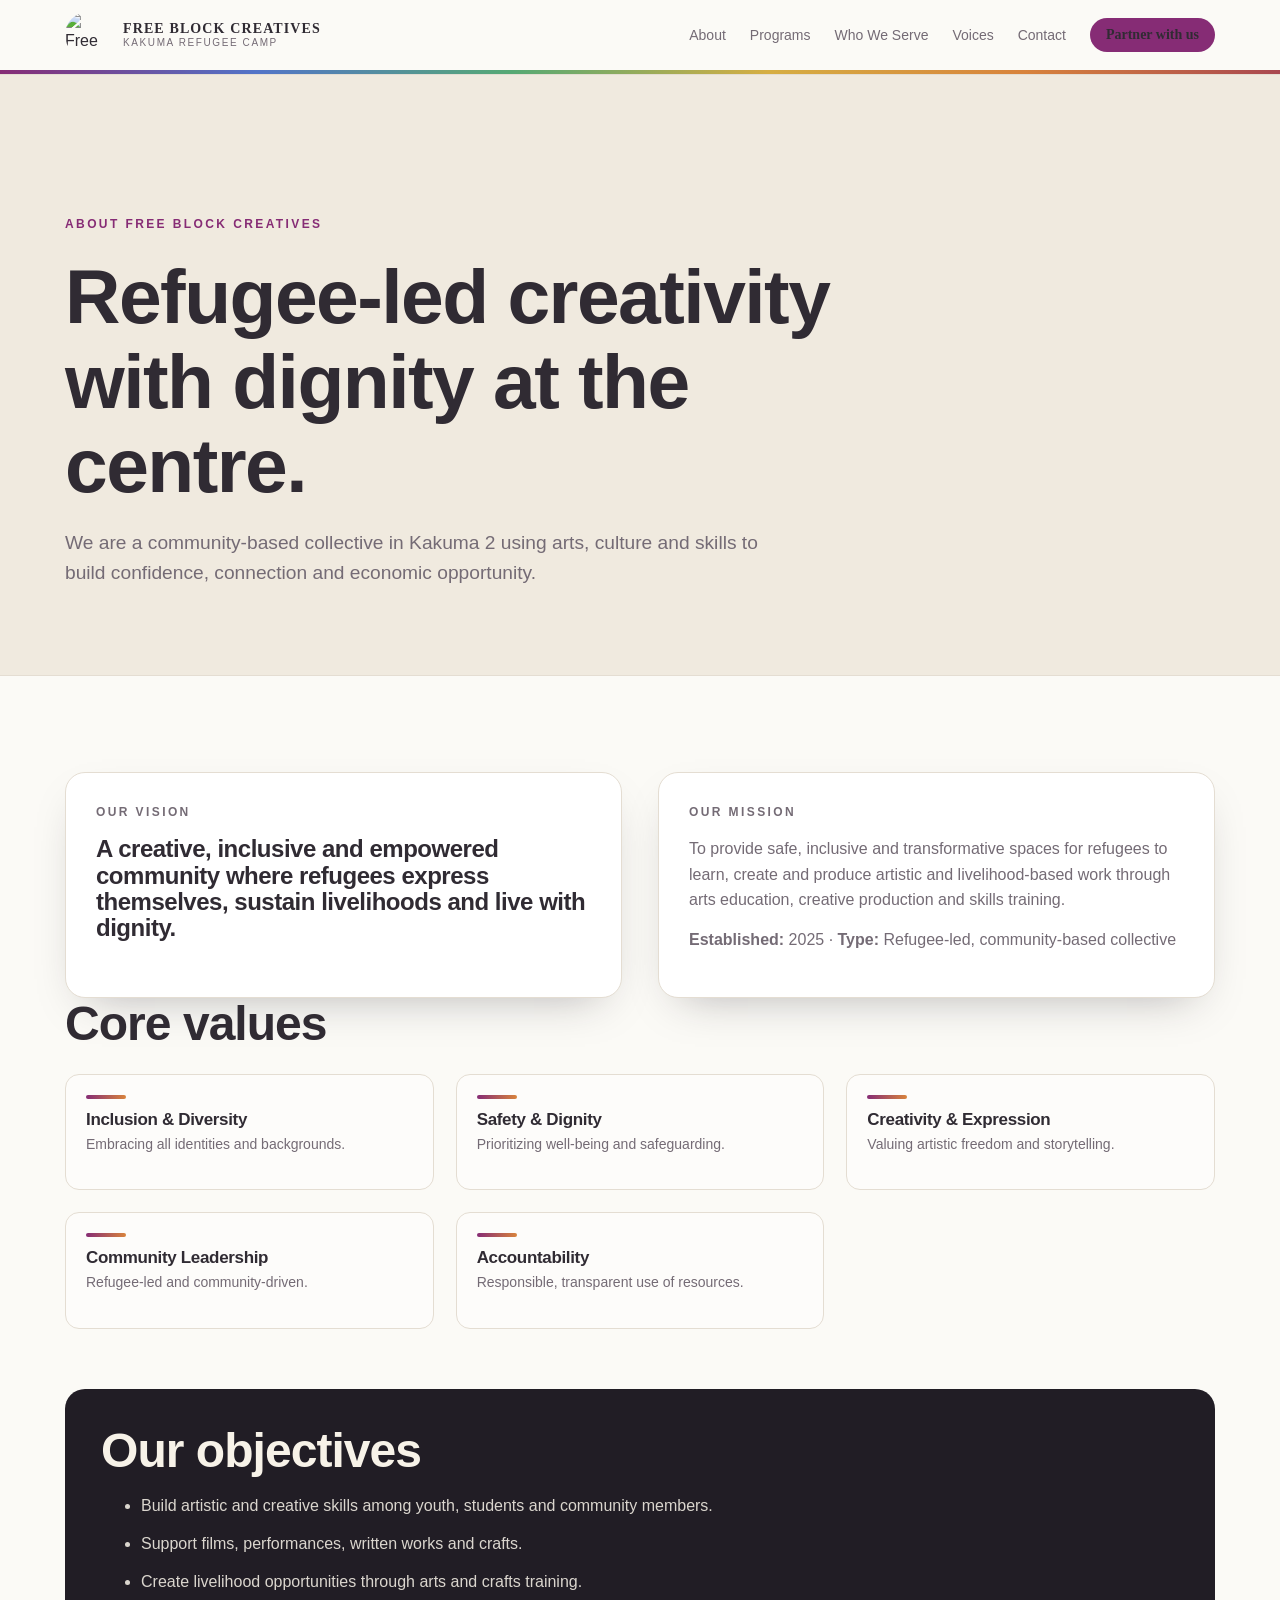
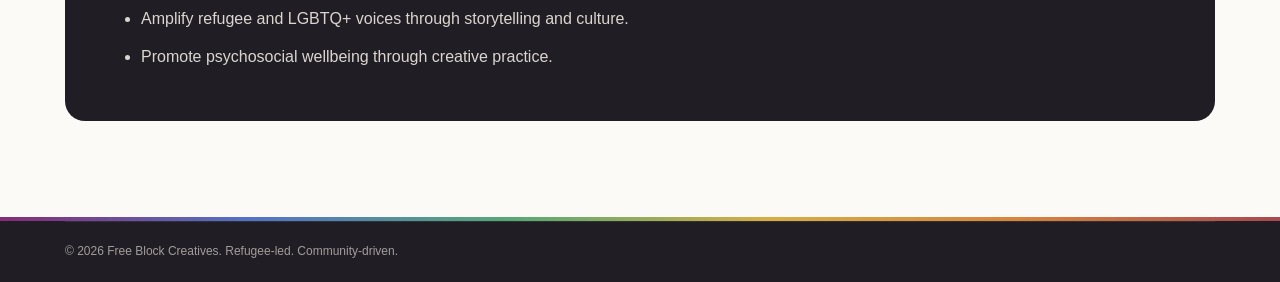
==== about.html @ 5ccbdf88 "feat: add new pages for About and Contact with site branding and contact form Co-authored-by: Divine" ====
<!doctype html><html lang="en"><head><meta charset="UTF-8"><meta name="viewport" content="width=device-width, initial-scale=1"><title>About | Free Block Creatives</title><link rel="icon" href="https://hebbkx1anhila5yf.public.blob.vercel-storage.com/IMG-20260813-WA0002%281%29-1dgH6Rnn5gk5oVSHZj8yTUGxB7P0gV.jpg"><link rel="stylesheet" href="/styles.css"></head><body><header class="site-header"><div class="container nav-wrap"><a class="brand" href="/"><img src="https://hebbkx1anhila5yf.public.blob.vercel-storage.com/IMG-20260813-WA0002%281%29-1dgH6Rnn5gk5oVSHZj8yTUGxB7P0gV.jpg" alt="Free Block Creatives logo"><span><strong>Free Block Creatives</strong><small>Kakuma Refugee Camp</small></span></a><button class="menu-toggle" aria-label="Toggle menu">☰</button><nav class="desktop-nav"><a href="/about.html">About</a><a href="/programs.html">Programs</a><a href="/who-we-serve.html">Who We Serve</a><a href="/voices.html">Voices</a><a href="/contact.html">Contact</a><a class="button small" href="/contact.html">Partner with us</a></nav></div><nav class="mobile-nav"><a href="/about.html">About</a><a href="/programs.html">Programs</a><a href="/who-we-serve.html">Who We Serve</a><a href="/voices.html">Voices</a><a href="/contact.html">Contact</a></nav><div class="spectrum-rule"></div></header><main><section class="page-hero"><div class="container"><p class="eyebrow accent-text">About Free Block Creatives</p><h1>Refugee-led creativity with dignity at the centre.</h1><p class="lead">We are a community-based collective in Kakuma 2 using arts, culture and skills to build confidence, connection and economic opportunity.</p></div></section><section class="container section"><div class="two-col"><article class="card"><p class="eyebrow accent-text">Our vision</p><h2>A creative, inclusive and empowered community where refugees express themselves, sustain livelihoods and live with dignity.</h2></article><article class="card"><p class="eyebrow accent-text">Our mission</p><p>To provide safe, inclusive and transformative spaces for refugees to learn, create and produce artistic and livelihood-based work through arts education, creative production and skills training.</p><p class="meta"><b>Established:</b> 2025 · <b>Type:</b> Refugee-led, community-based collective</p></article></div><h2 class="section-title">Core values</h2><div class="value-grid"><article class="value"><i></i><h3>Inclusion & Diversity</h3><p>Embracing all identities and backgrounds.</p></article><article class="value"><i></i><h3>Safety & Dignity</h3><p>Prioritizing well-being and safeguarding.</p></article><article class="value"><i></i><h3>Creativity & Expression</h3><p>Valuing artistic freedom and storytelling.</p></article><article class="value"><i></i><h3>Community Leadership</h3><p>Refugee-led and community-driven.</p></article><article class="value"><i></i><h3>Accountability</h3><p>Responsible, transparent use of resources.</p></article></div><div class="ink-panel"><h2>Our objectives</h2><ul><li>Build artistic and creative skills among youth, students and community members.</li><li>Support films, performances, written works and crafts.</li><li>Create livelihood opportunities through arts and crafts training.</li><li>Amplify refugee and LGBTQ+ voices through storytelling and culture.</li><li>Promote psychosocial wellbeing through creative practice.</li></ul></div></section></main><footer><div class="spectrum-rule"></div><div class="container copyright">© <span id="year"></span> Free Block Creatives. Refugee-led. Community-driven.</div></footer><script type="module" src="/script.js"></script></body></html>
---- styles.css ----
.page-hero{padding:clamp(72px,12vw,140px) 0 72px;background:var(--muted);border-bottom:1px solid var(--line)}.page-hero h1{max-width:850px}.lead{font-size:1.2rem;max-width:720px;color:#746b75}.text-link{color:var(--plum);font-weight:700;text-decoration:none}.text-link:hover{text-decoration:underline}:root{--ink:#211d25;--sand:#f7f2e8;--plum:#862c75;--ember:#d8833c;--bg:#fbfaf6;--card:#fff;--muted:#f0eadf;--text:#302b33;--line:#e4ddd2;--shadow:0 18px 44px -22px #211d2559}*{box-sizing:border-box}html{scroll-behavior:smooth;background:var(--bg)}body{margin:0;background:var(--bg);color:var(--text);font:16px/1.6 'DM Sans',sans-serif}h1,h2,h3{font-family:'Bricolage Grotesque',sans-serif;line-height:1.1;letter-spacing:-.02em}h1{font-size:clamp(2.7rem,6vw,5rem);max-width:800px;margin:20px 0}h2{font-size:clamp(1.9rem,4vw,3rem);margin:0 0 14px}h3{font-size:1.35rem;margin:12px 0}p{margin:0 0 14px}.container{width:min(1150px,calc(100% - 40px));margin:auto}.narrow{max-width:900px}.site-header{position:sticky;top:0;z-index:5;background:#fbfaf6eF;backdrop-filter:blur(14px);border-bottom:1px solid var(--line)}.nav-wrap{display:flex;align-items:center;justify-content:space-between;padding:12px 0}.brand{display:flex;align-items:center;gap:12px;color:var(--text);text-decoration:none}.brand img,.footer-logo{width:46px;height:46px;object-fit:cover;border-radius:50%}.brand strong,.brand small{display:block;text-transform:uppercase;letter-spacing:.08em;line-height:1.15}.brand strong{font:800 14px 'Bricolage Grotesque'}.brand small{font-size:10px;letter-spacing:.16em;color:#746b75}.desktop-nav{display:flex;align-items:center;gap:24px}.desktop-nav a,.mobile-nav a,footer a{color:inherit;text-decoration:none}.desktop-nav>a:not(.button){font-size:14px;color:#746b75}.menu-toggle{display:none;background:none;border:1px solid var(--line);font-size:20px;padding:6px 10px;border-radius:7px}.mobile-nav{display:none;padding:0 20px 14px}.mobile-nav a{display:block;padding:10px 0;border-bottom:1px solid var(--line)}.spectrum-rule{height:4px;background:linear-gradient(90deg,#862c75,#5274c8,#56a974,#d6ae43,#d8833c,#a94850)}.hero{position:relative;min-height:680px;color:var(--sand);display:flex;align-items:center;overflow:hidden}.hero>img{position:absolute;inset:0;width:100%;height:100%;object-fit:cover}.hero-overlay{position:absolute;inset:0;background:#211d25b8}.hero-content{position:relative;padding:110px 0}.eyebrow{font-size:12px;font-weight:700;letter-spacing:.2em;text-transform:uppercase}.accent-text{color:var(--plum)}.spectrum-text{background:linear-gradient(90deg,#d18b43,#d65369,#93418d,#5487c8);background-clip:text;color:transparent}.hero-copy{max-width:700px;color:#f7f2e8dd;font-size:18px}.actions{display:flex;flex-wrap:wrap;gap:12px;margin-top:30px}.button{display:inline-flex;align-items:center;justify-content:center;border:0;border-radius:999px;background:var(--plum);color:#fff;text-decoration:none;padding:12px 24px;font:600 14px 'DM Sans';cursor:pointer}.button:hover{opacity:.88}.button.outline{background:transparent;border:1px solid #f7f2e866;color:inherit}.button.small{padding:9px 16px}.stats{display:grid;grid-template-columns:repeat(4,1fr);max-width:700px;gap:24px;border-top:1px solid #f7f2e833;margin-top:56px;padding-top:25px}.stats dt{font:800 28px 'Bricolage Grotesque'}.stats dd{margin:0;text-transform:uppercase;letter-spacing:.12em;font-size:11px;color:#f7f2e8aa}.section{padding:96px 0}.muted{background:var(--muted)}.two-col{display:grid;grid-template-columns:repeat(2,1fr);gap:36px}.card{background:var(--card);border:1px solid var(--line);border-radius:20px;padding:30px;box-shadow:var(--shadow)}.card h2{font-size:24px}.card p,.meta{color:#746b75}.section-title{margin-top:0}.value-grid,.program-grid,.department-grid,.quote-grid{display:grid;gap:22px}.value-grid{grid-template-columns:repeat(3,1fr);margin-top:24px}.value{border:1px solid var(--line);border-radius:14px;padding:20px;background:#fff8}.value i{display:block;width:40px;height:4px;border-radius:4px;background:linear-gradient(90deg,#862c75,#d8833c)}.value h3{font-size:17px;margin-bottom:3px}.value p{font-size:14px;color:#746b75}.ink-panel{background:var(--ink);color:var(--sand);border-radius:20px;padding:36px;margin-top:60px}.ink-panel li{margin:12px 0;color:#f7f2e8dd}.program-grid{grid-template-columns:repeat(3,1fr);margin-top:40px}.program{padding:0;overflow:hidden}.program img{display:block;width:100%;height:210px;object-fit:cover}.program>div{padding:25px}.program ul,.card ul{padding-left:20px}.program li{font-size:14px;color:#746b75;margin:8px 0}.pills{display:flex;flex-wrap:wrap;gap:9px}.pills span{border:1px solid #862c754d;border-radius:999px;padding:8px 14px;font-size:14px}.lined-list{list-style:none;padding:0!important}.lined-list li{border-bottom:1px solid var(--line);padding:10px 0}.department-grid{grid-template-columns:repeat(2,1fr);margin-top:35px}.feature-mark,.quote-mark{color:var(--ember);font-size:28px}.lower{margin-top:25px}.quote-grid{grid-template-columns:repeat(2,1fr);margin-top:38px}.quote blockquote{margin:15px 0 22px}.quote figcaption{display:flex;flex-direction:column;border-top:4px solid var(--ember);padding-top:10px}.quote figcaption small{color:#746b75;text-transform:uppercase;letter-spacing:.1em;font-size:11px}.contact-section{padding-top:50px}.centered{text-align:center}.centered p{max-width:600px;margin:0 auto 20px}.form-card{margin-top:25px}.form-card form{text-align:left;margin-top:24px}.form-card label{display:block;font-size:12px;font-weight:700;letter-spacing:.12em;text-transform:uppercase}.form-card input,.form-card textarea{display:block;width:100%;margin-top:7px;border:1px solid var(--line);border-radius:10px;background:var(--bg);padding:12px;font:14px 'DM Sans';color:var(--text)}.inline-form{display:flex;gap:12px;align-items:end}.inline-form input{flex:1}.form-grid{display:grid;grid-template-columns:1fr 1fr;gap:18px;margin-bottom:18px}.form-message{color:var(--plum);font-size:13px;margin-top:10px}footer{background:var(--ink);color:var(--sand);padding-bottom:0}.footer-grid{display:grid;grid-template-columns:repeat(3,1fr);gap:40px;padding:56px 0}.footer-grid p{opacity:.8;font-size:14px}.footer-grid h3{font-size:13px;text-transform:uppercase;letter-spacing:.16em;opacity:.7}.copyright{border-top:1px solid #fff2;padding:20px 0;font-size:12px;opacity:.6}@media(max-width:800px){.desktop-nav{display:none}.menu-toggle{display:block}.mobile-nav.open{display:block}.hero{min-height:650px}.stats{grid-template-columns:repeat(2,1fr)}.two-col,.program-grid,.department-grid,.quote-grid,.footer-grid{grid-template-columns:1fr}.value-grid{grid-template-columns:1fr 1fr}.section{padding:70px 0}}@media(max-width:520px){.container{width:min(100% - 28px,1150px)}.hero-content{padding:80px 0}.hero-copy{font-size:16px}.value-grid,.form-grid{grid-template-columns:1fr}.inline-form{align-items:stretch;flex-direction:column}.actions .button{width:100%}.ink-panel{padding:25px 22px}}
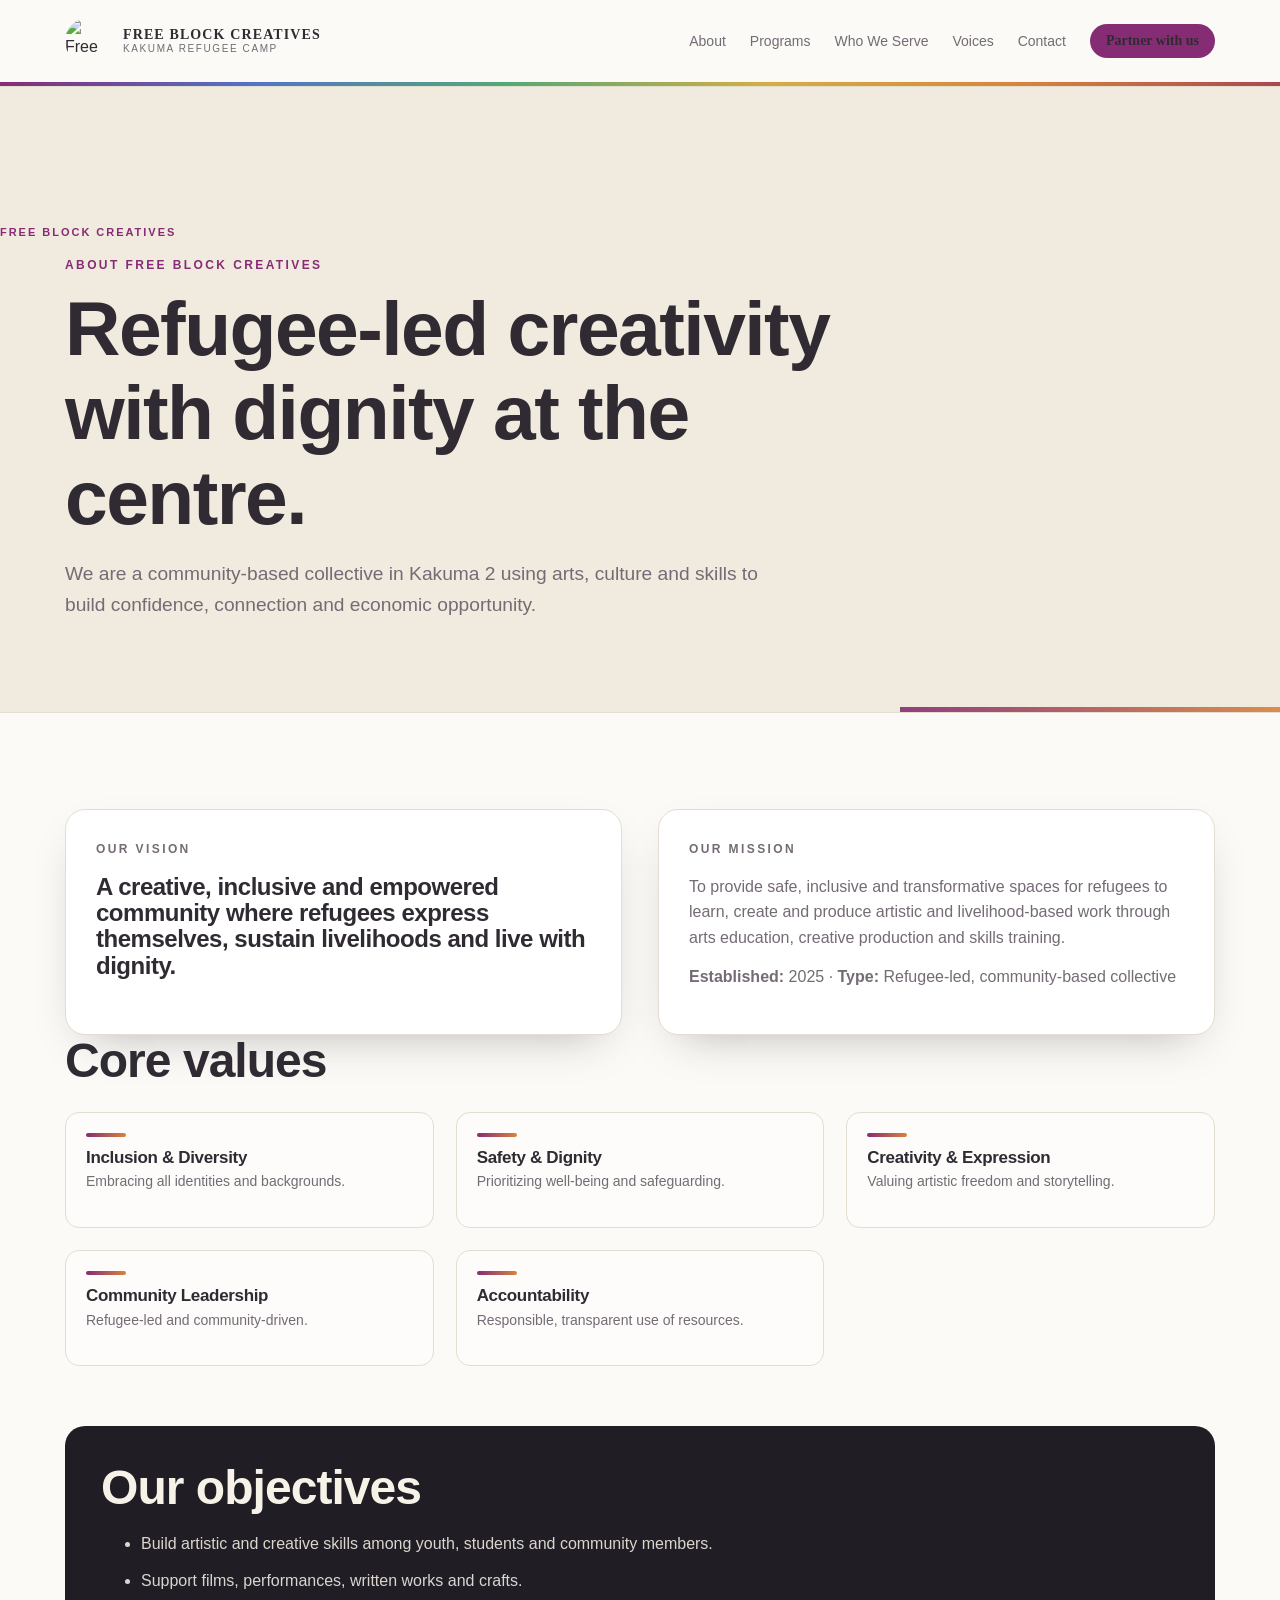
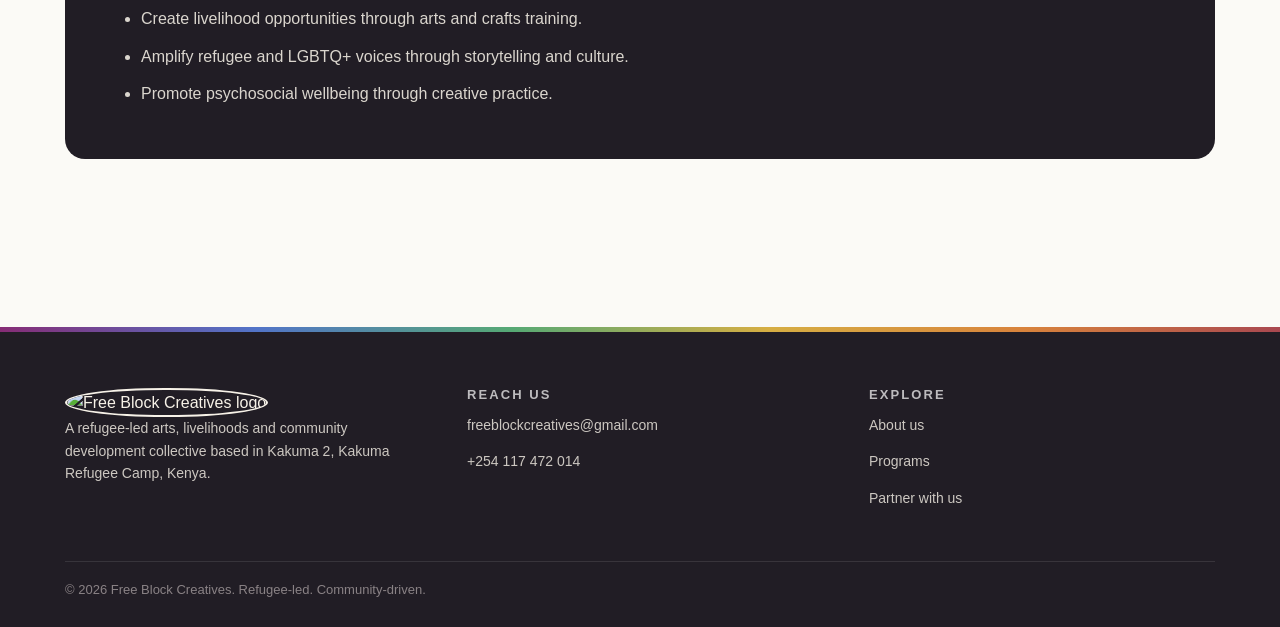
==== commit 29246c3d: "feat: add .htaccess and update about.html for SEO Added.htaccess for URL redirection and updated abo" ====
--- a/about.html
+++ b/about.html
@@ -1 +1 @@
-<!doctype html><html lang="en"><head><meta charset="UTF-8"><meta name="viewport" content="width=device-width, initial-scale=1"><title>About | Free Block Creatives</title><link rel="icon" href="https://hebbkx1anhila5yf.public.blob.vercel-storage.com/IMG-20260813-WA0002%281%29-1dgH6Rnn5gk5oVSHZj8yTUGxB7P0gV.jpg"><link rel="stylesheet" href="/styles.css"></head><body><header class="site-header"><div class="container nav-wrap"><a class="brand" href="/"><img src="https://hebbkx1anhila5yf.public.blob.vercel-storage.com/IMG-20260813-WA0002%281%29-1dgH6Rnn5gk5oVSHZj8yTUGxB7P0gV.jpg" alt="Free Block Creatives logo"><span><strong>Free Block Creatives</strong><small>Kakuma Refugee Camp</small></span></a><button class="menu-toggle" aria-label="Toggle menu">☰</button><nav class="desktop-nav"><a href="/about.html">About</a><a href="/programs.html">Programs</a><a href="/who-we-serve.html">Who We Serve</a><a href="/voices.html">Voices</a><a href="/contact.html">Contact</a><a class="button small" href="/contact.html">Partner with us</a></nav></div><nav class="mobile-nav"><a href="/about.html">About</a><a href="/programs.html">Programs</a><a href="/who-we-serve.html">Who We Serve</a><a href="/voices.html">Voices</a><a href="/contact.html">Contact</a></nav><div class="spectrum-rule"></div></header><main><section class="page-hero"><div class="container"><p class="eyebrow accent-text">About Free Block Creatives</p><h1>Refugee-led creativity with dignity at the centre.</h1><p class="lead">We are a community-based collective in Kakuma 2 using arts, culture and skills to build confidence, connection and economic opportunity.</p></div></section><section class="container section"><div class="two-col"><article class="card"><p class="eyebrow accent-text">Our vision</p><h2>A creative, inclusive and empowered community where refugees express themselves, sustain livelihoods and live with dignity.</h2></article><article class="card"><p class="eyebrow accent-text">Our mission</p><p>To provide safe, inclusive and transformative spaces for refugees to learn, create and produce artistic and livelihood-based work through arts education, creative production and skills training.</p><p class="meta"><b>Established:</b> 2025 · <b>Type:</b> Refugee-led, community-based collective</p></article></div><h2 class="section-title">Core values</h2><div class="value-grid"><article class="value"><i></i><h3>Inclusion & Diversity</h3><p>Embracing all identities and backgrounds.</p></article><article class="value"><i></i><h3>Safety & Dignity</h3><p>Prioritizing well-being and safeguarding.</p></article><article class="value"><i></i><h3>Creativity & Expression</h3><p>Valuing artistic freedom and storytelling.</p></article><article class="value"><i></i><h3>Community Leadership</h3><p>Refugee-led and community-driven.</p></article><article class="value"><i></i><h3>Accountability</h3><p>Responsible, transparent use of resources.</p></article></div><div class="ink-panel"><h2>Our objectives</h2><ul><li>Build artistic and creative skills among youth, students and community members.</li><li>Support films, performances, written works and crafts.</li><li>Create livelihood opportunities through arts and crafts training.</li><li>Amplify refugee and LGBTQ+ voices through storytelling and culture.</li><li>Promote psychosocial wellbeing through creative practice.</li></ul></div></section></main><footer><div class="spectrum-rule"></div><div class="container copyright">© <span id="year"></span> Free Block Creatives. Refugee-led. Community-driven.</div></footer><script type="module" src="/script.js"></script></body></html>
+<!doctype html><html lang="en"><head><meta charset="UTF-8"><meta name="viewport" content="width=device-width, initial-scale=1"><title>About Free Block Creatives | Refugee-Led Creative Community in Kakuma</title><meta name="description" content="Learn about Free Block Creatives, a refugee-led arts, livelihoods and community development collective working with communities in Kakuma Refugee Camp, Kenya."><meta name="robots" content="index, follow"><link rel="canonical" href="https://freeblockcreatives.org/about"><meta property="og:type" content="website"><meta property="og:url" content="https://freeblockcreatives.org/about"><meta property="og:title" content="About Free Block Creatives | Refugee-Led Creative Community in Kakuma"><meta property="og:description" content="Learn about Free Block Creatives, a refugee-led arts, livelihoods and community development collective working with communities in Kakuma Refugee Camp, Kenya."><meta property="og:image" content="https://hebbkx1anhila5yf.public.blob.vercel-storage.com/IMG-20260813-WA0002%281%29-1dgH6Rnn5gk5oVSHZj8yTUGxB7P0gV.jpg"><meta name="twitter:card" content="summary_large_image"><meta name="twitter:title" content="About Free Block Creatives | Refugee-Led Creative Community in Kakuma"><meta name="twitter:description" content="Learn about Free Block Creatives, a refugee-led arts, livelihoods and community development collective working with communities in Kakuma Refugee Camp, Kenya."><meta name="twitter:image" content="https://hebbkx1anhila5yf.public.blob.vercel-storage.com/IMG-20260813-WA0002%281%29-1dgH6Rnn5gk5oVSHZj8yTUGxB7P0gV.jpg"><link rel="icon" href="https://hebbkx1anhila5yf.public.blob.vercel-storage.com/IMG-20260813-WA0002%281%29-1dgH6Rnn5gk5oVSHZj8yTUGxB7P0gV.jpg"><link rel="stylesheet" href="/styles.css"></head><body><header class="site-header"><div class="container nav-wrap"><a class="brand" href="/"><img src="https://hebbkx1anhila5yf.public.blob.vercel-storage.com/IMG-20260813-WA0002%281%29-1dgH6Rnn5gk5oVSHZj8yTUGxB7P0gV.jpg" alt="Free Block Creatives logo"><span><strong>Free Block Creatives</strong><small>Kakuma Refugee Camp</small></span></a><button class="menu-toggle" aria-label="Toggle menu">☰</button><nav class="desktop-nav"><a href="/about">About</a><a href="/programs">Programs</a><a href="/who-we-serve">Who We Serve</a><a href="/voices">Voices</a><a href="/contact">Contact</a><a class="button small" href="/contact">Partner with us</a></nav></div><nav class="mobile-nav"><a href="/about">About</a><a href="/programs">Programs</a><a href="/who-we-serve">Who We Serve</a><a href="/voices">Voices</a><a href="/contact">Contact</a></nav><div class="spectrum-rule"></div></header><main><section class="page-hero"><div class="container"><p class="eyebrow accent-text">About Free Block Creatives</p><h1>Refugee-led creativity with dignity at the centre.</h1><p class="lead">We are a community-based collective in Kakuma 2 using arts, culture and skills to build confidence, connection and economic opportunity.</p></div></section><section class="container section"><div class="two-col"><article class="card"><p class="eyebrow accent-text">Our vision</p><h2>A creative, inclusive and empowered community where refugees express themselves, sustain livelihoods and live with dignity.</h2></article><article class="card"><p class="eyebrow accent-text">Our mission</p><p>To provide safe, inclusive and transformative spaces for refugees to learn, create and produce artistic and livelihood-based work through arts education, creative production and skills training.</p><p class="meta"><b>Established:</b> 2025 · <b>Type:</b> Refugee-led, community-based collective</p></article></div><h2 class="section-title">Core values</h2><div class="value-grid"><article class="value"><i></i><h3>Inclusion & Diversity</h3><p>Embracing all identities and backgrounds.</p></article><article class="value"><i></i><h3>Safety & Dignity</h3><p>Prioritizing well-being and safeguarding.</p></article><article class="value"><i></i><h3>Creativity & Expression</h3><p>Valuing artistic freedom and storytelling.</p></article><article class="value"><i></i><h3>Community Leadership</h3><p>Refugee-led and community-driven.</p></article><article class="value"><i></i><h3>Accountability</h3><p>Responsible, transparent use of resources.</p></article></div><div class="ink-panel"><h2>Our objectives</h2><ul><li>Build artistic and creative skills among youth, students and community members.</li><li>Support films, performances, written works and crafts.</li><li>Create livelihood opportunities through arts and crafts training.</li><li>Amplify refugee and LGBTQ+ voices through storytelling and culture.</li><li>Promote psychosocial wellbeing through creative practice.</li></ul></div></section></main><footer><div class="spectrum-rule"></div><div class="container copyright">© <span id="year"></span> Free Block Creatives. Refugee-led. Community-driven.</div></footer><script type="module" src="/script.js"></script></body></html>
--- a/styles.css
+++ b/styles.css
@@ -1 +1 @@
-.page-hero{padding:clamp(72px,12vw,140px) 0 72px;background:var(--muted);border-bottom:1px solid var(--line)}.page-hero h1{max-width:850px}.lead{font-size:1.2rem;max-width:720px;color:#746b75}.text-link{color:var(--plum);font-weight:700;text-decoration:none}.text-link:hover{text-decoration:underline}:root{--ink:#211d25;--sand:#f7f2e8;--plum:#862c75;--ember:#d8833c;--bg:#fbfaf6;--card:#fff;--muted:#f0eadf;--text:#302b33;--line:#e4ddd2;--shadow:0 18px 44px -22px #211d2559}*{box-sizing:border-box}html{scroll-behavior:smooth;background:var(--bg)}body{margin:0;background:var(--bg);color:var(--text);font:16px/1.6 'DM Sans',sans-serif}h1,h2,h3{font-family:'Bricolage Grotesque',sans-serif;line-height:1.1;letter-spacing:-.02em}h1{font-size:clamp(2.7rem,6vw,5rem);max-width:800px;margin:20px 0}h2{font-size:clamp(1.9rem,4vw,3rem);margin:0 0 14px}h3{font-size:1.35rem;margin:12px 0}p{margin:0 0 14px}.container{width:min(1150px,calc(100% - 40px));margin:auto}.narrow{max-width:900px}.site-header{position:sticky;top:0;z-index:5;background:#fbfaf6eF;backdrop-filter:blur(14px);border-bottom:1px solid var(--line)}.nav-wrap{display:flex;align-items:center;justify-content:space-between;padding:12px 0}.brand{display:flex;align-items:center;gap:12px;color:var(--text);text-decoration:none}.brand img,.footer-logo{width:46px;height:46px;object-fit:cover;border-radius:50%}.brand strong,.brand small{display:block;text-transform:uppercase;letter-spacing:.08em;line-height:1.15}.brand strong{font:800 14px 'Bricolage Grotesque'}.brand small{font-size:10px;letter-spacing:.16em;color:#746b75}.desktop-nav{display:flex;align-items:center;gap:24px}.desktop-nav a,.mobile-nav a,footer a{color:inherit;text-decoration:none}.desktop-nav>a:not(.button){font-size:14px;color:#746b75}.menu-toggle{display:none;background:none;border:1px solid var(--line);font-size:20px;padding:6px 10px;border-radius:7px}.mobile-nav{display:none;padding:0 20px 14px}.mobile-nav a{display:block;padding:10px 0;border-bottom:1px solid var(--line)}.spectrum-rule{height:4px;background:linear-gradient(90deg,#862c75,#5274c8,#56a974,#d6ae43,#d8833c,#a94850)}.hero{position:relative;min-height:680px;color:var(--sand);display:flex;align-items:center;overflow:hidden}.hero>img{position:absolute;inset:0;width:100%;height:100%;object-fit:cover}.hero-overlay{position:absolute;inset:0;background:#211d25b8}.hero-content{position:relative;padding:110px 0}.eyebrow{font-size:12px;font-weight:700;letter-spacing:.2em;text-transform:uppercase}.accent-text{color:var(--plum)}.spectrum-text{background:linear-gradient(90deg,#d18b43,#d65369,#93418d,#5487c8);background-clip:text;color:transparent}.hero-copy{max-width:700px;color:#f7f2e8dd;font-size:18px}.actions{display:flex;flex-wrap:wrap;gap:12px;margin-top:30px}.button{display:inline-flex;align-items:center;justify-content:center;border:0;border-radius:999px;background:var(--plum);color:#fff;text-decoration:none;padding:12px 24px;font:600 14px 'DM Sans';cursor:pointer}.button:hover{opacity:.88}.button.outline{background:transparent;border:1px solid #f7f2e866;color:inherit}.button.small{padding:9px 16px}.stats{display:grid;grid-template-columns:repeat(4,1fr);max-width:700px;gap:24px;border-top:1px solid #f7f2e833;margin-top:56px;padding-top:25px}.stats dt{font:800 28px 'Bricolage Grotesque'}.stats dd{margin:0;text-transform:uppercase;letter-spacing:.12em;font-size:11px;color:#f7f2e8aa}.section{padding:96px 0}.muted{background:var(--muted)}.two-col{display:grid;grid-template-columns:repeat(2,1fr);gap:36px}.card{background:var(--card);border:1px solid var(--line);border-radius:20px;padding:30px;box-shadow:var(--shadow)}.card h2{font-size:24px}.card p,.meta{color:#746b75}.section-title{margin-top:0}.value-grid,.program-grid,.department-grid,.quote-grid{display:grid;gap:22px}.value-grid{grid-template-columns:repeat(3,1fr);margin-top:24px}.value{border:1px solid var(--line);border-radius:14px;padding:20px;background:#fff8}.value i{display:block;width:40px;height:4px;border-radius:4px;background:linear-gradient(90deg,#862c75,#d8833c)}.value h3{font-size:17px;margin-bottom:3px}.value p{font-size:14px;color:#746b75}.ink-panel{background:var(--ink);color:var(--sand);border-radius:20px;padding:36px;margin-top:60px}.ink-panel li{margin:12px 0;color:#f7f2e8dd}.program-grid{grid-template-columns:repeat(3,1fr);margin-top:40px}.program{padding:0;overflow:hidden}.program img{display:block;width:100%;height:210px;object-fit:cover}.program>div{padding:25px}.program ul,.card ul{padding-left:20px}.program li{font-size:14px;color:#746b75;margin:8px 0}.pills{display:flex;flex-wrap:wrap;gap:9px}.pills span{border:1px solid #862c754d;border-radius:999px;padding:8px 14px;font-size:14px}.lined-list{list-style:none;padding:0!important}.lined-list li{border-bottom:1px solid var(--line);padding:10px 0}.department-grid{grid-template-columns:repeat(2,1fr);margin-top:35px}.feature-mark,.quote-mark{color:var(--ember);font-size:28px}.lower{margin-top:25px}.quote-grid{grid-template-columns:repeat(2,1fr);margin-top:38px}.quote blockquote{margin:15px 0 22px}.quote figcaption{display:flex;flex-direction:column;border-top:4px solid var(--ember);padding-top:10px}.quote figcaption small{color:#746b75;text-transform:uppercase;letter-spacing:.1em;font-size:11px}.contact-section{padding-top:50px}.centered{text-align:center}.centered p{max-width:600px;margin:0 auto 20px}.form-card{margin-top:25px}.form-card form{text-align:left;margin-top:24px}.form-card label{display:block;font-size:12px;font-weight:700;letter-spacing:.12em;text-transform:uppercase}.form-card input,.form-card textarea{display:block;width:100%;margin-top:7px;border:1px solid var(--line);border-radius:10px;background:var(--bg);padding:12px;font:14px 'DM Sans';color:var(--text)}.inline-form{display:flex;gap:12px;align-items:end}.inline-form input{flex:1}.form-grid{display:grid;grid-template-columns:1fr 1fr;gap:18px;margin-bottom:18px}.form-message{color:var(--plum);font-size:13px;margin-top:10px}footer{background:var(--ink);color:var(--sand);padding-bottom:0}.footer-grid{display:grid;grid-template-columns:repeat(3,1fr);gap:40px;padding:56px 0}.footer-grid p{opacity:.8;font-size:14px}.footer-grid h3{font-size:13px;text-transform:uppercase;letter-spacing:.16em;opacity:.7}.copyright{border-top:1px solid #fff2;padding:20px 0;font-size:12px;opacity:.6}@media(max-width:800px){.desktop-nav{display:none}.menu-toggle{display:block}.mobile-nav.open{display:block}.hero{min-height:650px}.stats{grid-template-columns:repeat(2,1fr)}.two-col,.program-grid,.department-grid,.quote-grid,.footer-grid{grid-template-columns:1fr}.value-grid{grid-template-columns:1fr 1fr}.section{padding:70px 0}}@media(max-width:520px){.container{width:min(100% - 28px,1150px)}.hero-content{padding:80px 0}.hero-copy{font-size:16px}.value-grid,.form-grid{grid-template-columns:1fr}.inline-form{align-items:stretch;flex-direction:column}.actions .button{width:100%}.ink-panel{padding:25px 22px}}
+.page-hero{position:relative;padding:clamp(82px,12vw,140px) 0 78px;background:var(--muted);border-bottom:1px solid var(--line);overflow:hidden}.page-hero:before{content:'FREE BLOCK CREATIVES';display:block;margin-bottom:18px;color:var(--plum);font:800 11px/1 'DM Sans',sans-serif;letter-spacing:.18em}.page-hero:after{content:'';position:absolute;right:0;bottom:0;width:min(34vw,380px);height:5px;background:linear-gradient(90deg,var(--plum),var(--ember));opacity:.9}.page-hero h1{max-width:850px;margin-top:10px}.page-hero .eyebrow{margin-bottom:0}.lead{font-size:1.2rem;max-width:720px;color:#746b75}.site-header .spectrum-rule{height:4px}.site-header .desktop-nav a[aria-current='page']{color:var(--plum);font-weight:800}.site-header .desktop-nav>a:not(.button){padding:18px 0}.site-header .brand{min-height:50px}footer{margin-top:72px;background:var(--ink);color:var(--sand)}footer .spectrum-rule{height:5px}footer .footer-grid{padding:56px 0 38px;gap:56px}footer h3{color:#fff;margin-top:0}footer a{color:var(--sand)}footer a:hover{color:#fff;text-decoration:underline}footer .copyright{padding:18px 0 26px;border-top:1px solid #ffffff2b;color:#cfc5c5;font-size:13px}footer .footer-logo{border:2px solid var(--sand)}.text-link{color:var(--plum);font-weight:700;text-decoration:none}.text-link:hover{text-decoration:underline}:root{--ink:#211d25;--sand:#f7f2e8;--plum:#862c75;--ember:#d8833c;--bg:#fbfaf6;--card:#fff;--muted:#f0eadf;--text:#302b33;--line:#e4ddd2;--shadow:0 18px 44px -22px #211d2559}*{box-sizing:border-box}html{scroll-behavior:smooth;background:var(--bg)}body{margin:0;background:var(--bg);color:var(--text);font:16px/1.6 'DM Sans',sans-serif}h1,h2,h3{font-family:'Bricolage Grotesque',sans-serif;line-height:1.1;letter-spacing:-.02em}h1{font-size:clamp(2.7rem,6vw,5rem);max-width:800px;margin:20px 0}h2{font-size:clamp(1.9rem,4vw,3rem);margin:0 0 14px}h3{font-size:1.35rem;margin:12px 0}p{margin:0 0 14px}.container{width:min(1150px,calc(100% - 40px));margin:auto}.narrow{max-width:900px}.site-header{position:sticky;top:0;z-index:5;background:#fbfaf6eF;backdrop-filter:blur(14px);border-bottom:1px solid var(--line)}.nav-wrap{display:flex;align-items:center;justify-content:space-between;padding:12px 0}.brand{display:flex;align-items:center;gap:12px;color:var(--text);text-decoration:none}.brand img,.footer-logo{width:46px;height:46px;object-fit:cover;border-radius:50%}.brand strong,.brand small{display:block;text-transform:uppercase;letter-spacing:.08em;line-height:1.15}.brand strong{font:800 14px 'Bricolage Grotesque'}.brand small{font-size:10px;letter-spacing:.16em;color:#746b75}.desktop-nav{display:flex;align-items:center;gap:24px}.desktop-nav a,.mobile-nav a,footer a{color:inherit;text-decoration:none}.desktop-nav>a:not(.button){font-size:14px;color:#746b75}.menu-toggle{display:none;background:none;border:1px solid var(--line);font:700 20px/1 'DM Sans',sans-serif;padding:6px 10px;border-radius:7px;color:var(--ink)}.mobile-nav{display:none;padding:0 20px 14px}.mobile-nav.is-open{display:block}.mobile-nav a{display:block;padding:10px 0;border-bottom:1px solid var(--line)}.spectrum-rule{height:4px;background:linear-gradient(90deg,#862c75,#5274c8,#56a974,#d6ae43,#d8833c,#a94850)}.hero{position:relative;min-height:680px;color:var(--sand);display:flex;align-items:center;overflow:hidden}.hero>img{position:absolute;inset:0;width:100%;height:100%;object-fit:cover}.hero-overlay{position:absolute;inset:0;background:#211d25b8}.hero-content{position:relative;padding:110px 0}.eyebrow{font-size:12px;font-weight:700;letter-spacing:.2em;text-transform:uppercase}.accent-text{color:var(--plum)}.spectrum-text{background:linear-gradient(90deg,#d18b43,#d65369,#93418d,#5487c8);background-clip:text;color:transparent}.hero-copy{max-width:700px;color:#f7f2e8dd;font-size:18px}.actions{display:flex;flex-wrap:wrap;gap:12px;margin-top:30px}.button{display:inline-flex;align-items:center;justify-content:center;border:0;border-radius:999px;background:var(--plum);color:#fff;text-decoration:none;padding:12px 24px;font:600 14px 'DM Sans';cursor:pointer}.button:hover{opacity:.88}.button.outline{background:transparent;border:1px solid #f7f2e866;color:inherit}.button.small{padding:9px 16px}.stats{display:grid;grid-template-columns:repeat(4,1fr);max-width:700px;gap:24px;border-top:1px solid #f7f2e833;margin-top:56px;padding-top:25px}.stats dt{font:800 28px 'Bricolage Grotesque'}.stats dd{margin:0;text-transform:uppercase;letter-spacing:.12em;font-size:11px;color:#f7f2e8aa}.section{padding:96px 0}.muted{background:var(--muted)}.two-col{display:grid;grid-template-columns:repeat(2,1fr);gap:36px}.card{background:var(--card);border:1px solid var(--line);border-radius:20px;padding:30px;box-shadow:var(--shadow)}.card h2{font-size:24px}.card p,.meta{color:#746b75}.section-title{margin-top:0}.value-grid,.program-grid,.department-grid,.quote-grid{display:grid;gap:22px}.value-grid{grid-template-columns:repeat(3,1fr);margin-top:24px}.value{border:1px solid var(--line);border-radius:14px;padding:20px;background:#fff8}.value i{display:block;width:40px;height:4px;border-radius:4px;background:linear-gradient(90deg,#862c75,#d8833c)}.value h3{font-size:17px;margin-bottom:3px}.value p{font-size:14px;color:#746b75}.ink-panel{background:var(--ink);color:var(--sand);border-radius:20px;padding:36px;margin-top:60px}.ink-panel li{margin:12px 0;color:#f7f2e8dd}.program-grid{grid-template-columns:repeat(3,1fr);margin-top:40px}.program{padding:0;overflow:hidden}.program img{display:block;width:100%;height:210px;object-fit:cover}.program>div{padding:25px}.program ul,.card ul{padding-left:20px}.program li{font-size:14px;color:#746b75;margin:8px 0}.pills{display:flex;flex-wrap:wrap;gap:9px}.pills span{border:1px solid #862c754d;border-radius:999px;padding:8px 14px;font-size:14px}.lined-list{list-style:none;padding:0!important}.lined-list li{border-bottom:1px solid var(--line);padding:10px 0}.department-grid{grid-template-columns:repeat(2,1fr);margin-top:35px}.feature-mark,.quote-mark{color:var(--ember);font-size:28px}.lower{margin-top:25px}.quote-grid{grid-template-columns:repeat(2,1fr);margin-top:38px}.quote blockquote{margin:15px 0 22px}.quote figcaption{display:flex;flex-direction:column;border-top:4px solid var(--ember);padding-top:10px}.quote figcaption small{color:#746b75;text-transform:uppercase;letter-spacing:.1em;font-size:11px}.contact-section{padding-top:50px}.centered{text-align:center}.centered p{max-width:600px;margin:0 auto 20px}.form-card{margin-top:25px}.form-card form{text-align:left;margin-top:24px}.form-card label{display:block;font-size:12px;font-weight:700;letter-spacing:.12em;text-transform:uppercase}.form-card input,.form-card textarea{display:block;width:100%;margin-top:7px;border:1px solid var(--line);border-radius:10px;background:var(--bg);padding:12px;font:14px 'DM Sans';color:var(--text)}.inline-form{display:flex;gap:12px;align-items:end}.inline-form input{flex:1}.form-grid{display:grid;grid-template-columns:1fr 1fr;gap:18px;margin-bottom:18px}.form-message{color:var(--plum);font-size:13px;margin-top:10px}footer{background:var(--ink);color:var(--sand);padding-bottom:0}.footer-grid{display:grid;grid-template-columns:repeat(3,1fr);gap:40px;padding:56px 0}.footer-grid p{opacity:.8;font-size:14px}.footer-grid h3{font-size:13px;text-transform:uppercase;letter-spacing:.16em;opacity:.7}.copyright{border-top:1px solid #fff2;padding:20px 0;font-size:12px;opacity:.6}@media(max-width:800px){.desktop-nav{display:none}.menu-toggle{display:block}.mobile-nav.open{display:block}.hero{min-height:650px}.stats{grid-template-columns:repeat(2,1fr)}.two-col,.program-grid,.department-grid,.quote-grid,.footer-grid{grid-template-columns:1fr}.value-grid{grid-template-columns:1fr 1fr}.section{padding:70px 0}}@media(max-width:520px){.container{width:min(100% - 28px,1150px)}.hero-content{padding:80px 0}.hero-copy{font-size:16px}.value-grid,.form-grid{grid-template-columns:1fr}.inline-form{align-items:stretch;flex-direction:column}.actions .button{width:100%}.ink-panel{padding:25px 22px}}
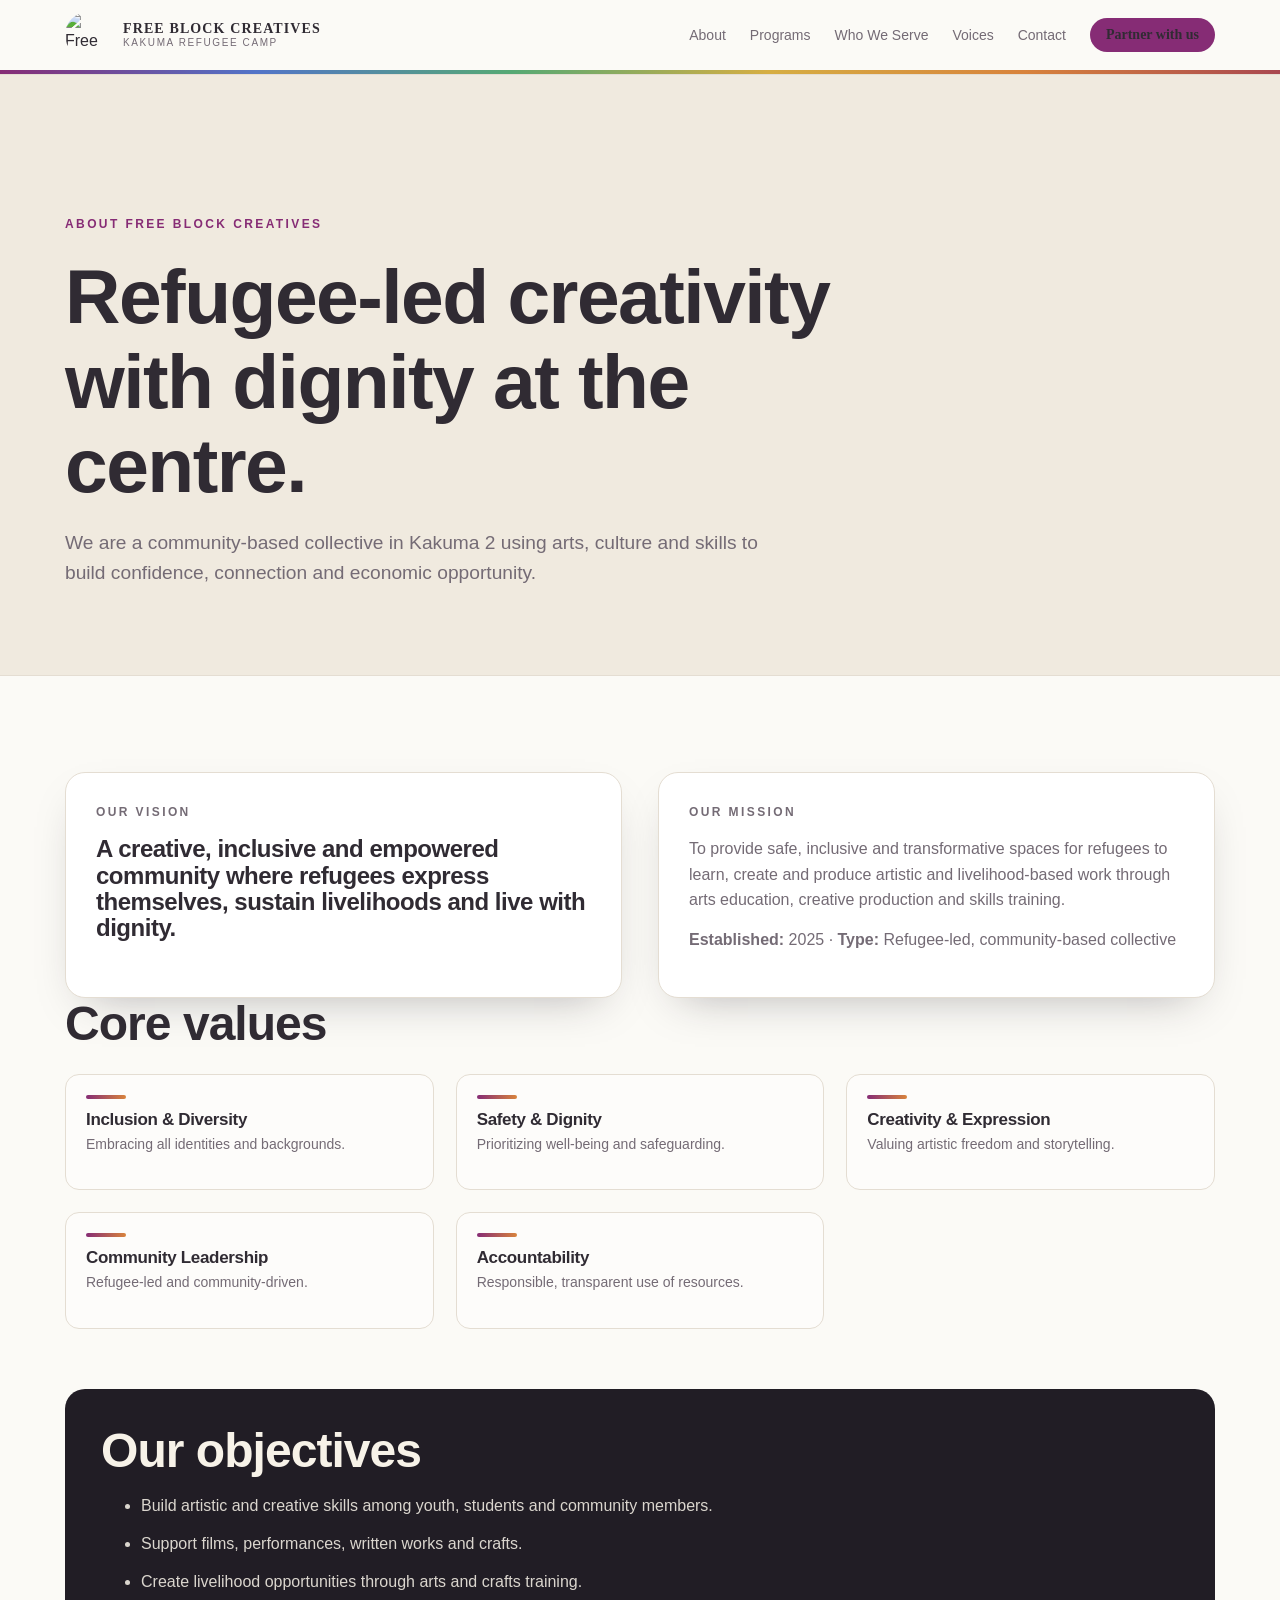
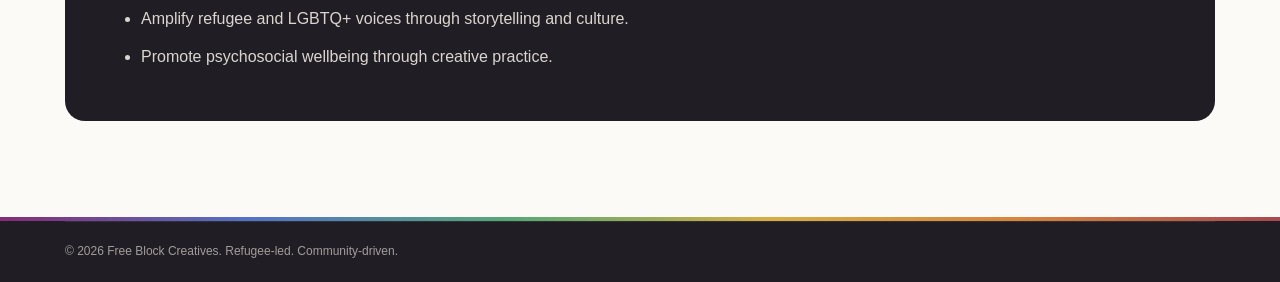
==== commit 3f2daa05: "refactor: remove.htaccess and update.cpanel.yml deployment script Co-authored-by: AvanMakerspace <31" ====
--- a/about.html
+++ b/about.html
@@ -1 +1 @@
-<!doctype html><html lang="en"><head><meta charset="UTF-8"><meta name="viewport" content="width=device-width, initial-scale=1"><title>About Free Block Creatives | Refugee-Led Creative Community in Kakuma</title><meta name="description" content="Learn about Free Block Creatives, a refugee-led arts, livelihoods and community development collective working with communities in Kakuma Refugee Camp, Kenya."><meta name="robots" content="index, follow"><link rel="canonical" href="https://freeblockcreatives.org/about"><meta property="og:type" content="website"><meta property="og:url" content="https://freeblockcreatives.org/about"><meta property="og:title" content="About Free Block Creatives | Refugee-Led Creative Community in Kakuma"><meta property="og:description" content="Learn about Free Block Creatives, a refugee-led arts, livelihoods and community development collective working with communities in Kakuma Refugee Camp, Kenya."><meta property="og:image" content="https://hebbkx1anhila5yf.public.blob.vercel-storage.com/IMG-20260813-WA0002%281%29-1dgH6Rnn5gk5oVSHZj8yTUGxB7P0gV.jpg"><meta name="twitter:card" content="summary_large_image"><meta name="twitter:title" content="About Free Block Creatives | Refugee-Led Creative Community in Kakuma"><meta name="twitter:description" content="Learn about Free Block Creatives, a refugee-led arts, livelihoods and community development collective working with communities in Kakuma Refugee Camp, Kenya."><meta name="twitter:image" content="https://hebbkx1anhila5yf.public.blob.vercel-storage.com/IMG-20260813-WA0002%281%29-1dgH6Rnn5gk5oVSHZj8yTUGxB7P0gV.jpg"><link rel="icon" href="https://hebbkx1anhila5yf.public.blob.vercel-storage.com/IMG-20260813-WA0002%281%29-1dgH6Rnn5gk5oVSHZj8yTUGxB7P0gV.jpg"><link rel="stylesheet" href="/styles.css"></head><body><header class="site-header"><div class="container nav-wrap"><a class="brand" href="/"><img src="https://hebbkx1anhila5yf.public.blob.vercel-storage.com/IMG-20260813-WA0002%281%29-1dgH6Rnn5gk5oVSHZj8yTUGxB7P0gV.jpg" alt="Free Block Creatives logo"><span><strong>Free Block Creatives</strong><small>Kakuma Refugee Camp</small></span></a><button class="menu-toggle" aria-label="Toggle menu">☰</button><nav class="desktop-nav"><a href="/about">About</a><a href="/programs">Programs</a><a href="/who-we-serve">Who We Serve</a><a href="/voices">Voices</a><a href="/contact">Contact</a><a class="button small" href="/contact">Partner with us</a></nav></div><nav class="mobile-nav"><a href="/about">About</a><a href="/programs">Programs</a><a href="/who-we-serve">Who We Serve</a><a href="/voices">Voices</a><a href="/contact">Contact</a></nav><div class="spectrum-rule"></div></header><main><section class="page-hero"><div class="container"><p class="eyebrow accent-text">About Free Block Creatives</p><h1>Refugee-led creativity with dignity at the centre.</h1><p class="lead">We are a community-based collective in Kakuma 2 using arts, culture and skills to build confidence, connection and economic opportunity.</p></div></section><section class="container section"><div class="two-col"><article class="card"><p class="eyebrow accent-text">Our vision</p><h2>A creative, inclusive and empowered community where refugees express themselves, sustain livelihoods and live with dignity.</h2></article><article class="card"><p class="eyebrow accent-text">Our mission</p><p>To provide safe, inclusive and transformative spaces for refugees to learn, create and produce artistic and livelihood-based work through arts education, creative production and skills training.</p><p class="meta"><b>Established:</b> 2025 · <b>Type:</b> Refugee-led, community-based collective</p></article></div><h2 class="section-title">Core values</h2><div class="value-grid"><article class="value"><i></i><h3>Inclusion & Diversity</h3><p>Embracing all identities and backgrounds.</p></article><article class="value"><i></i><h3>Safety & Dignity</h3><p>Prioritizing well-being and safeguarding.</p></article><article class="value"><i></i><h3>Creativity & Expression</h3><p>Valuing artistic freedom and storytelling.</p></article><article class="value"><i></i><h3>Community Leadership</h3><p>Refugee-led and community-driven.</p></article><article class="value"><i></i><h3>Accountability</h3><p>Responsible, transparent use of resources.</p></article></div><div class="ink-panel"><h2>Our objectives</h2><ul><li>Build artistic and creative skills among youth, students and community members.</li><li>Support films, performances, written works and crafts.</li><li>Create livelihood opportunities through arts and crafts training.</li><li>Amplify refugee and LGBTQ+ voices through storytelling and culture.</li><li>Promote psychosocial wellbeing through creative practice.</li></ul></div></section></main><footer><div class="spectrum-rule"></div><div class="container copyright">© <span id="year"></span> Free Block Creatives. Refugee-led. Community-driven.</div></footer><script type="module" src="/script.js"></script></body></html>
+<!doctype html><html lang="en"><head><meta charset="UTF-8"><meta name="viewport" content="width=device-width, initial-scale=1"><title>About Free Block Creatives | Refugee-Led Creative Community in Kakuma</title><meta name="description" content="Learn about Free Block Creatives, a refugee-led arts, livelihoods and community development collective working with communities in Kakuma Refugee Camp, Kenya."><meta name="robots" content="index, follow"><link rel="canonical" href="https://freeblockcreatives.org/about"><meta property="og:type" content="website"><meta property="og:url" content="https://freeblockcreatives.org/about"><meta property="og:title" content="About Free Block Creatives | Refugee-Led Creative Community in Kakuma"><meta property="og:description" content="Learn about Free Block Creatives, a refugee-led arts, livelihoods and community development collective working with communities in Kakuma Refugee Camp, Kenya."><meta property="og:image" content="https://hebbkx1anhila5yf.public.blob.vercel-storage.com/IMG-20260813-WA0002%281%29-1dgH6Rnn5gk5oVSHZj8yTUGxB7P0gV.jpg"><meta name="twitter:card" content="summary_large_image"><meta name="twitter:title" content="About Free Block Creatives | Refugee-Led Creative Community in Kakuma"><meta name="twitter:description" content="Learn about Free Block Creatives, a refugee-led arts, livelihoods and community development collective working with communities in Kakuma Refugee Camp, Kenya."><meta name="twitter:image" content="https://hebbkx1anhila5yf.public.blob.vercel-storage.com/IMG-20260813-WA0002%281%29-1dgH6Rnn5gk5oVSHZj8yTUGxB7P0gV.jpg"><link rel="icon" href="https://hebbkx1anhila5yf.public.blob.vercel-storage.com/IMG-20260813-WA0002%281%29-1dgH6Rnn5gk5oVSHZj8yTUGxB7P0gV.jpg"><link rel="stylesheet" href="/styles.css"></head><body><header class="site-header"><div class="container nav-wrap"><a class="brand" href="/"><img src="https://hebbkx1anhila5yf.public.blob.vercel-storage.com/IMG-20260813-WA0002%281%29-1dgH6Rnn5gk5oVSHZj8yTUGxB7P0gV.jpg" alt="Free Block Creatives logo"><span><strong>Free Block Creatives</strong><small>Kakuma Refugee Camp</small></span></a><button class="menu-toggle" aria-label="Toggle menu">☰</button><nav class="desktop-nav"><a href="/about.html">About</a><a href="/programs.html">Programs</a><a href="/who-we-serve.html">Who We Serve</a><a href="/voices.html">Voices</a><a href="/contact.html">Contact</a><a class="button small" href="/contact.html">Partner with us</a></nav></div><nav class="mobile-nav"><a href="/about.html">About</a><a href="/programs.html">Programs</a><a href="/who-we-serve.html">Who We Serve</a><a href="/voices.html">Voices</a><a href="/contact.html">Contact</a></nav><div class="spectrum-rule"></div></header><main><section class="page-hero"><div class="container"><p class="eyebrow accent-text">About Free Block Creatives</p><h1>Refugee-led creativity with dignity at the centre.</h1><p class="lead">We are a community-based collective in Kakuma 2 using arts, culture and skills to build confidence, connection and economic opportunity.</p></div></section><section class="container section"><div class="two-col"><article class="card"><p class="eyebrow accent-text">Our vision</p><h2>A creative, inclusive and empowered community where refugees express themselves, sustain livelihoods and live with dignity.</h2></article><article class="card"><p class="eyebrow accent-text">Our mission</p><p>To provide safe, inclusive and transformative spaces for refugees to learn, create and produce artistic and livelihood-based work through arts education, creative production and skills training.</p><p class="meta"><b>Established:</b> 2025 · <b>Type:</b> Refugee-led, community-based collective</p></article></div><h2 class="section-title">Core values</h2><div class="value-grid"><article class="value"><i></i><h3>Inclusion & Diversity</h3><p>Embracing all identities and backgrounds.</p></article><article class="value"><i></i><h3>Safety & Dignity</h3><p>Prioritizing well-being and safeguarding.</p></article><article class="value"><i></i><h3>Creativity & Expression</h3><p>Valuing artistic freedom and storytelling.</p></article><article class="value"><i></i><h3>Community Leadership</h3><p>Refugee-led and community-driven.</p></article><article class="value"><i></i><h3>Accountability</h3><p>Responsible, transparent use of resources.</p></article></div><div class="ink-panel"><h2>Our objectives</h2><ul><li>Build artistic and creative skills among youth, students and community members.</li><li>Support films, performances, written works and crafts.</li><li>Create livelihood opportunities through arts and crafts training.</li><li>Amplify refugee and LGBTQ+ voices through storytelling and culture.</li><li>Promote psychosocial wellbeing through creative practice.</li></ul></div></section></main><footer><div class="spectrum-rule"></div><div class="container copyright">© <span id="year"></span> Free Block Creatives. Refugee-led. Community-driven.</div></footer><script type="module" src="/script.js"></script></body></html>
--- a/styles.css
+++ b/styles.css
@@ -1 +1 @@
-.page-hero{position:relative;padding:clamp(82px,12vw,140px) 0 78px;background:var(--muted);border-bottom:1px solid var(--line);overflow:hidden}.page-hero:before{content:'FREE BLOCK CREATIVES';display:block;margin-bottom:18px;color:var(--plum);font:800 11px/1 'DM Sans',sans-serif;letter-spacing:.18em}.page-hero:after{content:'';position:absolute;right:0;bottom:0;width:min(34vw,380px);height:5px;background:linear-gradient(90deg,var(--plum),var(--ember));opacity:.9}.page-hero h1{max-width:850px;margin-top:10px}.page-hero .eyebrow{margin-bottom:0}.lead{font-size:1.2rem;max-width:720px;color:#746b75}.site-header .spectrum-rule{height:4px}.site-header .desktop-nav a[aria-current='page']{color:var(--plum);font-weight:800}.site-header .desktop-nav>a:not(.button){padding:18px 0}.site-header .brand{min-height:50px}footer{margin-top:72px;background:var(--ink);color:var(--sand)}footer .spectrum-rule{height:5px}footer .footer-grid{padding:56px 0 38px;gap:56px}footer h3{color:#fff;margin-top:0}footer a{color:var(--sand)}footer a:hover{color:#fff;text-decoration:underline}footer .copyright{padding:18px 0 26px;border-top:1px solid #ffffff2b;color:#cfc5c5;font-size:13px}footer .footer-logo{border:2px solid var(--sand)}.text-link{color:var(--plum);font-weight:700;text-decoration:none}.text-link:hover{text-decoration:underline}:root{--ink:#211d25;--sand:#f7f2e8;--plum:#862c75;--ember:#d8833c;--bg:#fbfaf6;--card:#fff;--muted:#f0eadf;--text:#302b33;--line:#e4ddd2;--shadow:0 18px 44px -22px #211d2559}*{box-sizing:border-box}html{scroll-behavior:smooth;background:var(--bg)}body{margin:0;background:var(--bg);color:var(--text);font:16px/1.6 'DM Sans',sans-serif}h1,h2,h3{font-family:'Bricolage Grotesque',sans-serif;line-height:1.1;letter-spacing:-.02em}h1{font-size:clamp(2.7rem,6vw,5rem);max-width:800px;margin:20px 0}h2{font-size:clamp(1.9rem,4vw,3rem);margin:0 0 14px}h3{font-size:1.35rem;margin:12px 0}p{margin:0 0 14px}.container{width:min(1150px,calc(100% - 40px));margin:auto}.narrow{max-width:900px}.site-header{position:sticky;top:0;z-index:5;background:#fbfaf6eF;backdrop-filter:blur(14px);border-bottom:1px solid var(--line)}.nav-wrap{display:flex;align-items:center;justify-content:space-between;padding:12px 0}.brand{display:flex;align-items:center;gap:12px;color:var(--text);text-decoration:none}.brand img,.footer-logo{width:46px;height:46px;object-fit:cover;border-radius:50%}.brand strong,.brand small{display:block;text-transform:uppercase;letter-spacing:.08em;line-height:1.15}.brand strong{font:800 14px 'Bricolage Grotesque'}.brand small{font-size:10px;letter-spacing:.16em;color:#746b75}.desktop-nav{display:flex;align-items:center;gap:24px}.desktop-nav a,.mobile-nav a,footer a{color:inherit;text-decoration:none}.desktop-nav>a:not(.button){font-size:14px;color:#746b75}.menu-toggle{display:none;background:none;border:1px solid var(--line);font:700 20px/1 'DM Sans',sans-serif;padding:6px 10px;border-radius:7px;color:var(--ink)}.mobile-nav{display:none;padding:0 20px 14px}.mobile-nav.is-open{display:block}.mobile-nav a{display:block;padding:10px 0;border-bottom:1px solid var(--line)}.spectrum-rule{height:4px;background:linear-gradient(90deg,#862c75,#5274c8,#56a974,#d6ae43,#d8833c,#a94850)}.hero{position:relative;min-height:680px;color:var(--sand);display:flex;align-items:center;overflow:hidden}.hero>img{position:absolute;inset:0;width:100%;height:100%;object-fit:cover}.hero-overlay{position:absolute;inset:0;background:#211d25b8}.hero-content{position:relative;padding:110px 0}.eyebrow{font-size:12px;font-weight:700;letter-spacing:.2em;text-transform:uppercase}.accent-text{color:var(--plum)}.spectrum-text{background:linear-gradient(90deg,#d18b43,#d65369,#93418d,#5487c8);background-clip:text;color:transparent}.hero-copy{max-width:700px;color:#f7f2e8dd;font-size:18px}.actions{display:flex;flex-wrap:wrap;gap:12px;margin-top:30px}.button{display:inline-flex;align-items:center;justify-content:center;border:0;border-radius:999px;background:var(--plum);color:#fff;text-decoration:none;padding:12px 24px;font:600 14px 'DM Sans';cursor:pointer}.button:hover{opacity:.88}.button.outline{background:transparent;border:1px solid #f7f2e866;color:inherit}.button.small{padding:9px 16px}.stats{display:grid;grid-template-columns:repeat(4,1fr);max-width:700px;gap:24px;border-top:1px solid #f7f2e833;margin-top:56px;padding-top:25px}.stats dt{font:800 28px 'Bricolage Grotesque'}.stats dd{margin:0;text-transform:uppercase;letter-spacing:.12em;font-size:11px;color:#f7f2e8aa}.section{padding:96px 0}.muted{background:var(--muted)}.two-col{display:grid;grid-template-columns:repeat(2,1fr);gap:36px}.card{background:var(--card);border:1px solid var(--line);border-radius:20px;padding:30px;box-shadow:var(--shadow)}.card h2{font-size:24px}.card p,.meta{color:#746b75}.section-title{margin-top:0}.value-grid,.program-grid,.department-grid,.quote-grid{display:grid;gap:22px}.value-grid{grid-template-columns:repeat(3,1fr);margin-top:24px}.value{border:1px solid var(--line);border-radius:14px;padding:20px;background:#fff8}.value i{display:block;width:40px;height:4px;border-radius:4px;background:linear-gradient(90deg,#862c75,#d8833c)}.value h3{font-size:17px;margin-bottom:3px}.value p{font-size:14px;color:#746b75}.ink-panel{background:var(--ink);color:var(--sand);border-radius:20px;padding:36px;margin-top:60px}.ink-panel li{margin:12px 0;color:#f7f2e8dd}.program-grid{grid-template-columns:repeat(3,1fr);margin-top:40px}.program{padding:0;overflow:hidden}.program img{display:block;width:100%;height:210px;object-fit:cover}.program>div{padding:25px}.program ul,.card ul{padding-left:20px}.program li{font-size:14px;color:#746b75;margin:8px 0}.pills{display:flex;flex-wrap:wrap;gap:9px}.pills span{border:1px solid #862c754d;border-radius:999px;padding:8px 14px;font-size:14px}.lined-list{list-style:none;padding:0!important}.lined-list li{border-bottom:1px solid var(--line);padding:10px 0}.department-grid{grid-template-columns:repeat(2,1fr);margin-top:35px}.feature-mark,.quote-mark{color:var(--ember);font-size:28px}.lower{margin-top:25px}.quote-grid{grid-template-columns:repeat(2,1fr);margin-top:38px}.quote blockquote{margin:15px 0 22px}.quote figcaption{display:flex;flex-direction:column;border-top:4px solid var(--ember);padding-top:10px}.quote figcaption small{color:#746b75;text-transform:uppercase;letter-spacing:.1em;font-size:11px}.contact-section{padding-top:50px}.centered{text-align:center}.centered p{max-width:600px;margin:0 auto 20px}.form-card{margin-top:25px}.form-card form{text-align:left;margin-top:24px}.form-card label{display:block;font-size:12px;font-weight:700;letter-spacing:.12em;text-transform:uppercase}.form-card input,.form-card textarea{display:block;width:100%;margin-top:7px;border:1px solid var(--line);border-radius:10px;background:var(--bg);padding:12px;font:14px 'DM Sans';color:var(--text)}.inline-form{display:flex;gap:12px;align-items:end}.inline-form input{flex:1}.form-grid{display:grid;grid-template-columns:1fr 1fr;gap:18px;margin-bottom:18px}.form-message{color:var(--plum);font-size:13px;margin-top:10px}footer{background:var(--ink);color:var(--sand);padding-bottom:0}.footer-grid{display:grid;grid-template-columns:repeat(3,1fr);gap:40px;padding:56px 0}.footer-grid p{opacity:.8;font-size:14px}.footer-grid h3{font-size:13px;text-transform:uppercase;letter-spacing:.16em;opacity:.7}.copyright{border-top:1px solid #fff2;padding:20px 0;font-size:12px;opacity:.6}@media(max-width:800px){.desktop-nav{display:none}.menu-toggle{display:block}.mobile-nav.open{display:block}.hero{min-height:650px}.stats{grid-template-columns:repeat(2,1fr)}.two-col,.program-grid,.department-grid,.quote-grid,.footer-grid{grid-template-columns:1fr}.value-grid{grid-template-columns:1fr 1fr}.section{padding:70px 0}}@media(max-width:520px){.container{width:min(100% - 28px,1150px)}.hero-content{padding:80px 0}.hero-copy{font-size:16px}.value-grid,.form-grid{grid-template-columns:1fr}.inline-form{align-items:stretch;flex-direction:column}.actions .button{width:100%}.ink-panel{padding:25px 22px}}
+.page-hero{padding:clamp(72px,12vw,140px) 0 72px;background:var(--muted);border-bottom:1px solid var(--line)}.page-hero h1{max-width:850px}.lead{font-size:1.2rem;max-width:720px;color:#746b75}.text-link{color:var(--plum);font-weight:700;text-decoration:none}.text-link:hover{text-decoration:underline}:root{--ink:#211d25;--sand:#f7f2e8;--plum:#862c75;--ember:#d8833c;--bg:#fbfaf6;--card:#fff;--muted:#f0eadf;--text:#302b33;--line:#e4ddd2;--shadow:0 18px 44px -22px #211d2559}*{box-sizing:border-box}html{scroll-behavior:smooth;background:var(--bg)}body{margin:0;background:var(--bg);color:var(--text);font:16px/1.6 'DM Sans',sans-serif}h1,h2,h3{font-family:'Bricolage Grotesque',sans-serif;line-height:1.1;letter-spacing:-.02em}h1{font-size:clamp(2.7rem,6vw,5rem);max-width:800px;margin:20px 0}h2{font-size:clamp(1.9rem,4vw,3rem);margin:0 0 14px}h3{font-size:1.35rem;margin:12px 0}p{margin:0 0 14px}.container{width:min(1150px,calc(100% - 40px));margin:auto}.narrow{max-width:900px}.site-header{position:sticky;top:0;z-index:5;background:#fbfaf6eF;backdrop-filter:blur(14px);border-bottom:1px solid var(--line)}.nav-wrap{display:flex;align-items:center;justify-content:space-between;padding:12px 0}.brand{display:flex;align-items:center;gap:12px;color:var(--text);text-decoration:none}.brand img,.footer-logo{width:46px;height:46px;object-fit:cover;border-radius:50%}.brand strong,.brand small{display:block;text-transform:uppercase;letter-spacing:.08em;line-height:1.15}.brand strong{font:800 14px 'Bricolage Grotesque'}.brand small{font-size:10px;letter-spacing:.16em;color:#746b75}.desktop-nav{display:flex;align-items:center;gap:24px}.desktop-nav a,.mobile-nav a,footer a{color:inherit;text-decoration:none}.desktop-nav>a:not(.button){font-size:14px;color:#746b75}.menu-toggle{display:none;background:none;border:1px solid var(--line);font-size:20px;padding:6px 10px;border-radius:7px}.mobile-nav{display:none;padding:0 20px 14px}.mobile-nav a{display:block;padding:10px 0;border-bottom:1px solid var(--line)}.spectrum-rule{height:4px;background:linear-gradient(90deg,#862c75,#5274c8,#56a974,#d6ae43,#d8833c,#a94850)}.hero{position:relative;min-height:680px;color:var(--sand);display:flex;align-items:center;overflow:hidden}.hero>img{position:absolute;inset:0;width:100%;height:100%;object-fit:cover}.hero-overlay{position:absolute;inset:0;background:#211d25b8}.hero-content{position:relative;padding:110px 0}.eyebrow{font-size:12px;font-weight:700;letter-spacing:.2em;text-transform:uppercase}.accent-text{color:var(--plum)}.spectrum-text{background:linear-gradient(90deg,#d18b43,#d65369,#93418d,#5487c8);background-clip:text;color:transparent}.hero-copy{max-width:700px;color:#f7f2e8dd;font-size:18px}.actions{display:flex;flex-wrap:wrap;gap:12px;margin-top:30px}.button{display:inline-flex;align-items:center;justify-content:center;border:0;border-radius:999px;background:var(--plum);color:#fff;text-decoration:none;padding:12px 24px;font:600 14px 'DM Sans';cursor:pointer}.button:hover{opacity:.88}.button.outline{background:transparent;border:1px solid #f7f2e866;color:inherit}.button.small{padding:9px 16px}.stats{display:grid;grid-template-columns:repeat(4,1fr);max-width:700px;gap:24px;border-top:1px solid #f7f2e833;margin-top:56px;padding-top:25px}.stats dt{font:800 28px 'Bricolage Grotesque'}.stats dd{margin:0;text-transform:uppercase;letter-spacing:.12em;font-size:11px;color:#f7f2e8aa}.section{padding:96px 0}.muted{background:var(--muted)}.two-col{display:grid;grid-template-columns:repeat(2,1fr);gap:36px}.card{background:var(--card);border:1px solid var(--line);border-radius:20px;padding:30px;box-shadow:var(--shadow)}.card h2{font-size:24px}.card p,.meta{color:#746b75}.section-title{margin-top:0}.value-grid,.program-grid,.department-grid,.quote-grid{display:grid;gap:22px}.value-grid{grid-template-columns:repeat(3,1fr);margin-top:24px}.value{border:1px solid var(--line);border-radius:14px;padding:20px;background:#fff8}.value i{display:block;width:40px;height:4px;border-radius:4px;background:linear-gradient(90deg,#862c75,#d8833c)}.value h3{font-size:17px;margin-bottom:3px}.value p{font-size:14px;color:#746b75}.ink-panel{background:var(--ink);color:var(--sand);border-radius:20px;padding:36px;margin-top:60px}.ink-panel li{margin:12px 0;color:#f7f2e8dd}.program-grid{grid-template-columns:repeat(3,1fr);margin-top:40px}.program{padding:0;overflow:hidden}.program img{display:block;width:100%;height:210px;object-fit:cover}.program>div{padding:25px}.program ul,.card ul{padding-left:20px}.program li{font-size:14px;color:#746b75;margin:8px 0}.pills{display:flex;flex-wrap:wrap;gap:9px}.pills span{border:1px solid #862c754d;border-radius:999px;padding:8px 14px;font-size:14px}.lined-list{list-style:none;padding:0!important}.lined-list li{border-bottom:1px solid var(--line);padding:10px 0}.department-grid{grid-template-columns:repeat(2,1fr);margin-top:35px}.feature-mark,.quote-mark{color:var(--ember);font-size:28px}.lower{margin-top:25px}.quote-grid{grid-template-columns:repeat(2,1fr);margin-top:38px}.quote blockquote{margin:15px 0 22px}.quote figcaption{display:flex;flex-direction:column;border-top:4px solid var(--ember);padding-top:10px}.quote figcaption small{color:#746b75;text-transform:uppercase;letter-spacing:.1em;font-size:11px}.contact-section{padding-top:50px}.centered{text-align:center}.centered p{max-width:600px;margin:0 auto 20px}.form-card{margin-top:25px}.form-card form{text-align:left;margin-top:24px}.form-card label{display:block;font-size:12px;font-weight:700;letter-spacing:.12em;text-transform:uppercase}.form-card input,.form-card textarea{display:block;width:100%;margin-top:7px;border:1px solid var(--line);border-radius:10px;background:var(--bg);padding:12px;font:14px 'DM Sans';color:var(--text)}.inline-form{display:flex;gap:12px;align-items:end}.inline-form input{flex:1}.form-grid{display:grid;grid-template-columns:1fr 1fr;gap:18px;margin-bottom:18px}.form-message{color:var(--plum);font-size:13px;margin-top:10px}footer{background:var(--ink);color:var(--sand);padding-bottom:0}.footer-grid{display:grid;grid-template-columns:repeat(3,1fr);gap:40px;padding:56px 0}.footer-grid p{opacity:.8;font-size:14px}.footer-grid h3{font-size:13px;text-transform:uppercase;letter-spacing:.16em;opacity:.7}.copyright{border-top:1px solid #fff2;padding:20px 0;font-size:12px;opacity:.6}@media(max-width:800px){.desktop-nav{display:none}.menu-toggle{display:block}.mobile-nav.open{display:block}.hero{min-height:650px}.stats{grid-template-columns:repeat(2,1fr)}.two-col,.program-grid,.department-grid,.quote-grid,.footer-grid{grid-template-columns:1fr}.value-grid{grid-template-columns:1fr 1fr}.section{padding:70px 0}}@media(max-width:520px){.container{width:min(100% - 28px,1150px)}.hero-content{padding:80px 0}.hero-copy{font-size:16px}.value-grid,.form-grid{grid-template-columns:1fr}.inline-form{align-items:stretch;flex-direction:column}.actions .button{width:100%}.ink-panel{padding:25px 22px}}
